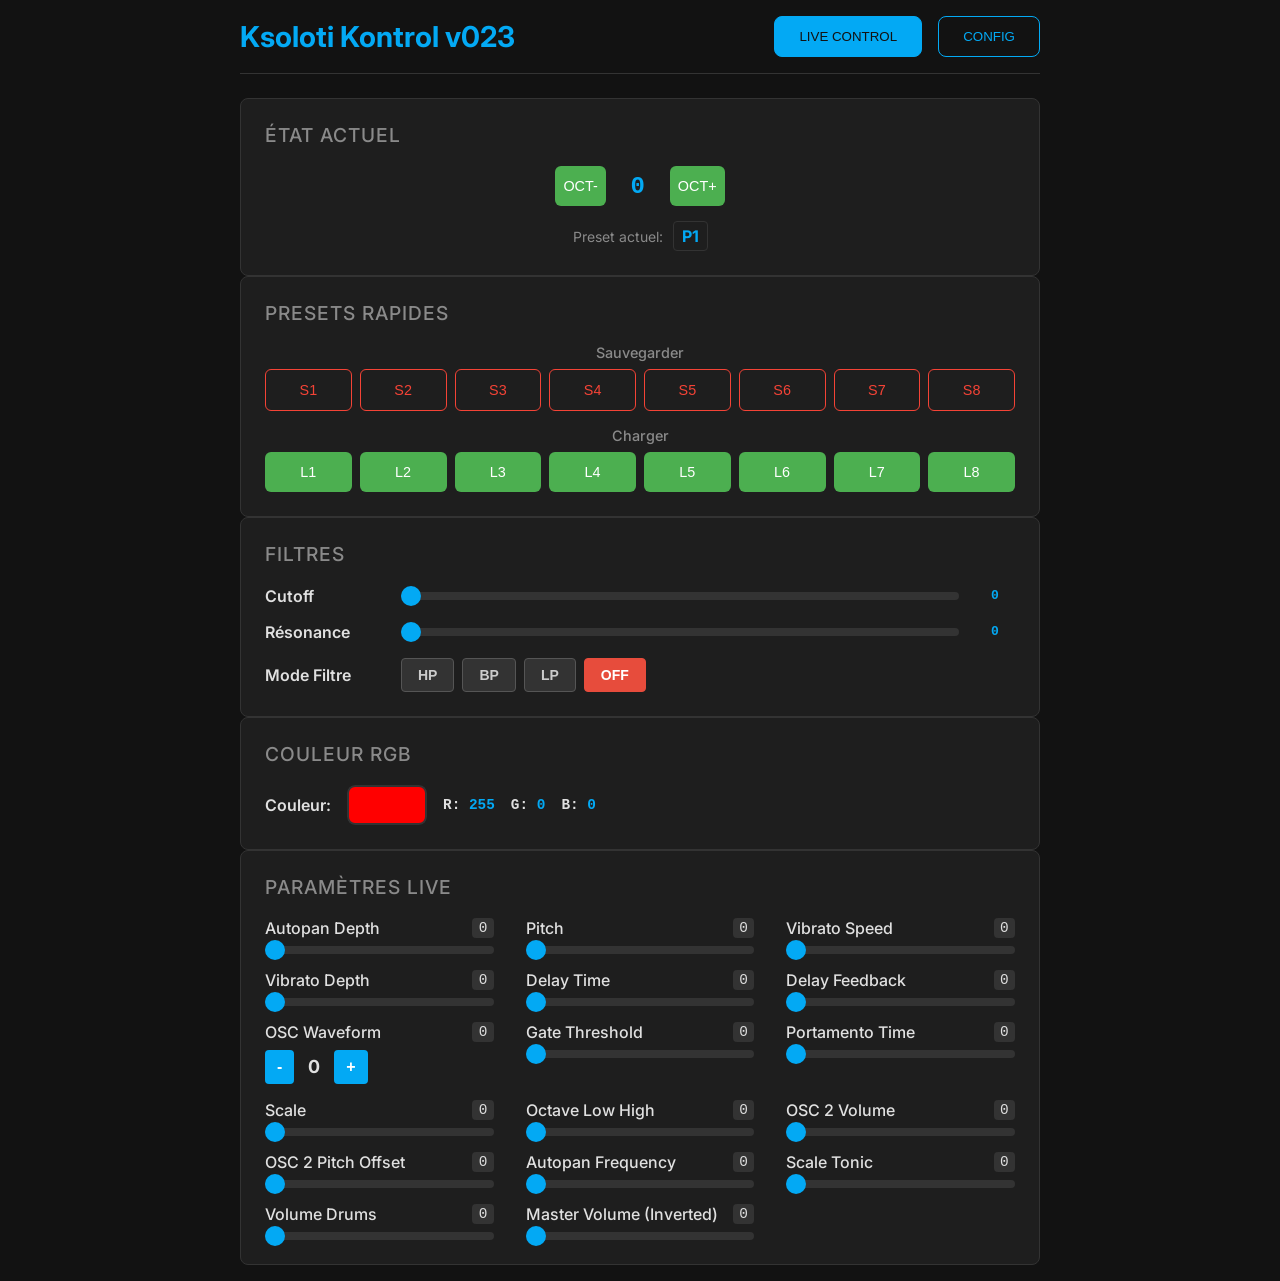
==== data/index.html @ d2e0c156 "version fonctionnelle avant aménagement du layout" ====
<!DOCTYPE html>
<html lang="fr">
<head>
    <meta charset="UTF-8">
    <meta name="viewport" content="width=device-width, initial-scale=1.0">
    <title>Ksoloti Kontrol v023</title>
    <link rel="stylesheet" href="style.css">
</head>
<body>
    <div class="main-container">
        <header>
            <div class="header-content">
                <h1>Ksoloti Kontrol v023</h1>
                <div class="view-toggle">
                    <button id="liveViewBtn" class="view-btn active">LIVE CONTROL</button>
                    <button id="configViewBtn" class="view-btn">CONFIG</button>
                </div>
            </div>
        </header>

        <!-- Vue LIVE CONTROL -->
        <div id="liveView" class="view active">
            <section id="octaves" class="card">
                <h2>État Actuel</h2>
                <div class="status-controls">
                    <div class="octave-controls">
                        <button id="octave-down" class="btn btn-load">OCT-</button>
                        <span id="octave-display" class="octave-value">0</span>
                        <button id="octave-up" class="btn btn-load">OCT+</button>
                    </div>
                    <div class="preset-status">
                        <label>Preset actuel:</label>
                        <span id="current-preset-display" class="preset-value">P1</span>
                    </div>
                </div>
            </section>
            
            <!-- Section Presets intégrée dans Live Control -->
            <section id="presets" class="card">
                <h2>Presets Rapides</h2>
                <div class="presets-grid">
                    <div class="preset-group">
                        <label>Sauvegarder</label>
                        <div id="savePresetsContainer" class="preset-buttons">
                            <!-- Généré dynamiquement par JavaScript -->
                        </div>
                    </div>
                    <div class="preset-group">
                        <label>Charger</label>
                        <div id="loadPresetsContainer" class="preset-buttons">
                            <!-- Généré dynamiquement par JavaScript -->
                        </div>
                    </div>
                </div>
            </section>
            
            <!-- Section Filtres -->
            <section id="filters" class="card">
                <h2>Filtres</h2>
                <div class="filter-controls">
                    <div class="filter-row">
                        <label for="filter-cutoff">Cutoff</label>
                        <input type="range" id="filter-cutoff" class="fader" min="0" max="255" value="0">
                        <span class="value-display" id="filter-cutoff-value">0</span>
                    </div>
                    <div class="filter-row">
                        <label for="filter-reso">Résonance</label>
                        <input type="range" id="filter-reso" class="fader" min="0" max="255" value="0">
                        <span class="value-display" id="filter-reso-value">0</span>
                    </div>
                    <div class="filter-row">
                        <label>Mode Filtre</label>
                        <div class="filter-mode-controls">
                            <button class="btn-filter-mode" id="filter-hp" onclick="setFilterMode('HP')">HP</button>
                            <button class="btn-filter-mode" id="filter-bp" onclick="setFilterMode('BP')">BP</button>
                            <button class="btn-filter-mode" id="filter-lp" onclick="setFilterMode('LP')">LP</button>
                            <button class="btn-filter-mode active" id="filter-off" onclick="setFilterMode('OFF')">OFF</button>
                        </div>
                    </div>
                </div>
            </section>
            
            <!-- Section RGB -->
            <section id="rgb" class="card">
                <h2>Couleur RGB</h2>
                <div class="rgb-controls">
                    <div class="color-picker-container">
                        <label for="color-picker">Couleur:</label>
                        <input type="color" id="color-picker" value="#ff0000">
                        <div class="rgb-values">
                            <span>R: <span id="rgb-red-value">255</span></span>
                            <span>G: <span id="rgb-green-value">0</span></span>
                            <span>B: <span id="rgb-blue-value">0</span></span>
                        </div>
                    </div>
                </div>
            </section>

            <section id="parameters" class="card">
                <h2>Paramètres Live</h2>
                <div class="params-grid" id="paramsGrid">
                    <!-- Généré dynamiquement par JavaScript -->
                </div>
            </section>
        </div>

        <!-- Vue CONFIG -->
        <div id="configView" class="view">
            <!-- Section Assignations -->
            <section id="assignments" class="card">
                <h2>Assignations Physiques</h2>
                <div class="assignments-grid" id="assignmentsGrid">
                    <!-- Généré dynamiquement par JavaScript -->
                </div>
            </section>
        </div>

        <!-- Zone de statut -->
        <div id="status" class="status"></div>
    </div>

    <script src="script.js"></script>
</body>
</html>
---- data/style.css ----
/* --- Import de la police & Variables de style --- */
@import url('https://fonts.googleapis.com/css2?family=Inter:wght@400;500;700&display=swap');

:root {
  --bg-color: #121212;
  --surface-color: #1e1e1e;
  --primary-color: #03A9F4; /* Bleu vif */
  --primary-color-hover: #4fc3f7;
  --text-color: #e0e0e0;
  --text-color-secondary: #8a8a8a;
  --border-color: #333333;
  --border-radius: 8px;
}

/* --- Styles de base & Reset --- */
* {
  box-sizing: border-box;
  margin: 0;
  padding: 0;
}

body {
  font-family: 'Inter', sans-serif;
  background-color: var(--bg-color);
  color: var(--text-color);
  padding: 1rem;
  display: flex;
  justify-content: center;
}

.main-container {
  width: 100%;
  max-width: 800px;
  display: flex;
  flex-direction: column;
  gap: 1.5rem; /* Espace entre les sections */
}

/* --- En-tête --- */
header {
  border-bottom: 1px solid var(--border-color);
  padding-bottom: 1rem;
}

.header-content {
  display: flex;
  justify-content: space-between;
  align-items: center;
  flex-wrap: wrap;
  gap: 1rem;
}

header h1 {
  font-size: 1.8rem;
  font-weight: 700;
  color: var(--primary-color);
  margin: 0;
}

/* Toggle des vues */
.view-toggle {
  display: flex;
  gap: 1rem;
  margin: 0;
}

.view-btn {
  padding: 0.75rem 1.5rem;
  border: 1px solid var(--primary-color);
  background: transparent;
  color: var(--primary-color);
  border-radius: var(--border-radius);
  cursor: pointer;
  font-weight: 500;
  transition: all 0.2s ease;
}

.view-btn:hover {
  background: var(--primary-color);
  color: var(--bg-color);
}

.view-btn.active {
  background: var(--primary-color);
  color: var(--bg-color);
}

/* --- Gestion des vues --- */
.view {
  display: none;
}

.view.active {
  display: block;
}

/* --- Sections génériques --- */
.card {
  background-color: var(--surface-color);
  border-radius: var(--border-radius);
  padding: 1.5rem;
  border: 1px solid var(--border-color);
}

.card h2 {
  font-size: 1.2rem;
  font-weight: 500;
  margin-bottom: 1.2rem;
  color: var(--text-color-secondary);
  text-transform: uppercase;
  letter-spacing: 1px;
}

/* --- Section Presets --- */
.presets-grid {
  display: grid;
  grid-template-columns: 1fr;
  gap: 1rem;
}

.presets-grid .preset-group {
  margin-bottom: 0;
}

.presets-grid label {
  display: block;
  font-size: 0.9rem;
  color: var(--text-color-secondary);
  margin-bottom: 0.5rem;
  text-align: center;
  font-weight: 500;
}

.preset-buttons {
  display: grid;
  grid-template-columns: repeat(8, 1fr);
  gap: 0.5rem;
}

/* Responsive pour les presets */
@media (max-width: 600px) {
  .preset-buttons {
    grid-template-columns: repeat(4, 1fr);
    gap: 0.3rem;
  }
  
  .header-content {
    flex-direction: column;
    text-align: center;
  }
}

/* --- Section Assignations --- */
.assignments-grid {
  display: grid;
  grid-template-columns: repeat(auto-fit, minmax(200px, 1fr));
  gap: 1rem;
}

/* --- Boutons --- */
.btn {
  padding: 0.75rem 0.5rem;
  border: none;
  border-radius: 6px;
  font-weight: 500;
  cursor: pointer;
  transition: all 0.2s ease-in-out;
  font-size: 0.9rem;
}

.btn-save {
  background-color: transparent;
  border: 1px solid #f44336;
  color: #f44336;
}

.btn-save:hover {
  background-color: #f44336;
  color: white;
}

.btn-load {
  background-color: #4CAF50;
  color: white;
}

.btn-load:hover {
  background-color: #45a049;
}

/* Boutons pour les contrôles spéciaux */
.waveform-controls {
  display: flex;
  align-items: center;
  gap: 10px;
}

.btn-waveform {
  background-color: var(--primary-color);
  color: white;
  border: none;
  border-radius: 4px;
  padding: 8px 12px;
  cursor: pointer;
  font-size: 16px;
  font-weight: bold;
  transition: background-color 0.2s;
}

.btn-waveform:hover {
  background-color: var(--primary-color-hover);
}

.waveform-display {
  font-size: 18px;
  font-weight: bold;
  color: var(--text-color);
  min-width: 20px;
  text-align: center;
}

.filter-mode-controls {
  display: flex;
  gap: 8px;
  align-items: center;
  flex-wrap: wrap;
}

.btn-filter-mode {
  background-color: #333;
  color: #ccc;
  border: 1px solid #555;
  border-radius: 4px;
  padding: 8px 16px;
  cursor: pointer;
  font-size: 14px;
  font-weight: bold;
  transition: all 0.2s;
  min-width: 50px;
}

.btn-filter-mode:hover {
  background-color: #444;
  border-color: #666;
}

.btn-filter-mode.active {
  background-color: var(--primary-color);
  color: white;
  border-color: var(--primary-color);
}

/* Style spécial pour le bouton OFF */
.btn-filter-mode#filter-off.active {
  background-color: #e74c3c;
  border-color: #e74c3c;
}

.btn-toggle {
  background-color: #666;
  color: white;
  border: none;
  border-radius: 4px;
  padding: 8px 16px;
  cursor: pointer;
  font-size: 14px;
  font-weight: bold;
  transition: background-color 0.2s;
  min-width: 50px;
}

.btn-toggle:hover {
  background-color: #777;
}

/* --- Assignations --- */
.assignment-control {
  display: flex;
  flex-direction: column;
}

.assignment-control label {
  margin-bottom: 0.5rem;
  font-weight: 500;
}

.custom-select {
  appearance: none;
  background-color: #333;
  border: 1px solid var(--border-color);
  padding: 0.75rem;
  border-radius: 6px;
  color: var(--text-color);
  cursor: pointer;
  width: 100%;
}

/* --- Section Paramètres --- */
.params-grid {
  display: grid;
  grid-template-columns: 1fr; /* 1 colonne par défaut pour mobile */
  gap: 1.5rem;
}

.param-control {
  display: flex;
  flex-direction: column;
}

.param-label-wrapper {
  display: flex;
  justify-content: space-between;
  margin-bottom: 0.5rem;
}

.param-label-wrapper .param-name {
  font-weight: 500;
}

.param-label-wrapper .param-value {
  font-family: monospace;
  background-color: #333;
  padding: 0.1rem 0.4rem;
  border-radius: 4px;
  font-size: 0.9rem;
}

.slider {
  -webkit-appearance: none;
  appearance: none;
  width: 100%;
  height: 8px;
  background: #333;
  outline: none;
  border-radius: 4px;
  cursor: pointer;
}

.slider::-webkit-slider-thumb {
  -webkit-appearance: none;
  appearance: none;
  width: 20px;
  height: 20px;
  background: var(--primary-color);
  border-radius: 50%;
  transition: background-color 0.2s;
}

.slider::-moz-range-thumb {
  width: 20px;
  height: 20px;
  background: var(--primary-color);
  border-radius: 50%;
  border: none;
  transition: background-color 0.2s;
}

.slider:hover::-webkit-slider-thumb {
  background: var(--primary-color-hover);
}

.slider:hover::-moz-range-thumb {
  background: var(--primary-color-hover);
}

/* --- Zone de statut --- */
.status {
  position: fixed;
  top: 2rem;
  right: 2rem;
  padding: 1rem 1.5rem;
  border-radius: 0.5rem;
  font-weight: 600;
  opacity: 0;
  transform: translateX(100%);
  transition: all 0.3s ease;
  z-index: 1000;
  max-width: 300px;
}

.status.show {
  opacity: 1;
  transform: translateX(0);
}

.status.success {
  background: var(--primary-color);
  color: var(--bg-color);
}

.status.error {
  background: #f44336;
  color: white;
}

/* --- Media Queries pour la responsivité --- */
/* Pour tablettes et petits écrans */
@media (min-width: 600px) {
  .params-grid {
    grid-template-columns: repeat(2, 1fr); /* 2 colonnes */
    gap: 1rem 2rem;
  }
}

/* Pour grands écrans */
@media (min-width: 800px) {
  .params-grid {
    grid-template-columns: repeat(3, 1fr); /* 3 colonnes */
  }
}

/* Section Octaves */
.status-controls {
  display: flex;
  flex-direction: column;
  gap: 15px;
}

.octave-controls {
  display: flex;
  align-items: center;
  justify-content: center;
  gap: 1rem;
}

.preset-status {
  display: flex;
  align-items: center;
  gap: 10px;
  justify-content: center;
}

.preset-status label {
  color: var(--text-color-secondary);
  font-size: 14px;
}

.preset-value {
  color: var(--primary-color);
  font-weight: bold;
  font-size: 16px;
  padding: 4px 8px;
  background: var(--surface-color);
  border-radius: 4px;
  border: 1px solid var(--border-color);
}

.octave-value {
  font-family: monospace;
  font-size: 1.5rem;
  font-weight: bold;
  color: var(--primary-color);
  min-width: 2rem;
  text-align: center;
}

/* --- Contrôles Filtres --- */
.filter-controls {
  display: flex;
  flex-direction: column;
  gap: 1rem;
}

.filter-row {
  display: flex;
  align-items: center;
  gap: 1rem;
}

.filter-row label {
  min-width: 120px;
  font-weight: 600;
  color: var(--text-color);
}

.filter-row .fader {
  flex: 1;
  -webkit-appearance: none;
  appearance: none;
  height: 8px;
  background: #333;
  outline: none;
  border-radius: 4px;
  cursor: pointer;
}

.filter-row .fader::-webkit-slider-thumb {
  -webkit-appearance: none;
  appearance: none;
  width: 20px;
  height: 20px;
  background: var(--primary-color);
  border-radius: 50%;
  transition: background-color 0.2s;
}

.filter-row .fader::-moz-range-thumb {
  width: 20px;
  height: 20px;
  background: var(--primary-color);
  border-radius: 50%;
  border: none;
  transition: background-color 0.2s;
}

.filter-row .value-display {
  min-width: 40px;
  text-align: center;
  font-weight: 600;
  color: var(--primary-color);
  font-family: monospace;
}

/* --- Contrôles RGB --- */
.rgb-controls {
  display: flex;
  flex-direction: column;
  gap: 1rem;
}

.color-picker-container {
  display: flex;
  align-items: center;
  gap: 1rem;
  flex-wrap: wrap;
}

.color-picker-container label {
  font-weight: 600;
  color: var(--text-color);
}

#color-picker {
  width: 80px;
  height: 40px;
  border: none;
  border-radius: var(--border-radius);
  cursor: pointer;
  background: none;
}

#color-picker::-webkit-color-swatch-wrapper {
  padding: 0;
}

#color-picker::-webkit-color-swatch {
  border: 2px solid var(--border-color);
  border-radius: var(--border-radius);
}

.rgb-values {
  display: flex;
  gap: 1rem;
  font-family: 'Courier New', monospace;
  font-size: 0.9rem;
}

.rgb-values span {
  color: var(--text-color);
  font-weight: 600;
}

.rgb-values span span {
  color: var(--primary-color);
}

/* Couleurs d'assignation pour les sliders */
.slider.assigned-ir1, .fader.assigned-ir1 {
  background: linear-gradient(to right, #ff69b4, #ff1493); /* Rose */
}

.slider.assigned-ir2, .fader.assigned-ir2 {
  background: linear-gradient(to right, #ffffff, #e0e0e0); /* Blanc */
}

.slider.assigned-fader2, .fader.assigned-fader2 {
  background: linear-gradient(to right, #ffff00, #ffd700); /* Jaune */
}

.slider.assigned-fader3, .fader.assigned-fader3 {
  background: linear-gradient(to right, #00ff00, #32cd32); /* Vert */
}

/* Étiquettes des paramètres assignés */
.param-control.assigned-ir1 .param-name, .filter-row.assigned-ir1 label {
  color: #ff69b4;
  font-weight: bold;
}

.param-control.assigned-ir2 .param-name, .filter-row.assigned-ir2 label {
  color: #ffffff;
  font-weight: bold;
  text-shadow: 1px 1px 2px #000000; /* Ombre pour contraste sur fond sombre */
}

.param-control.assigned-fader2 .param-name, .filter-row.assigned-fader2 label {
  color: #ffff00;
  font-weight: bold;
}

.param-control.assigned-fader3 .param-name, .filter-row.assigned-fader3 label {
  color: #00ff00;
  font-weight: bold;
}
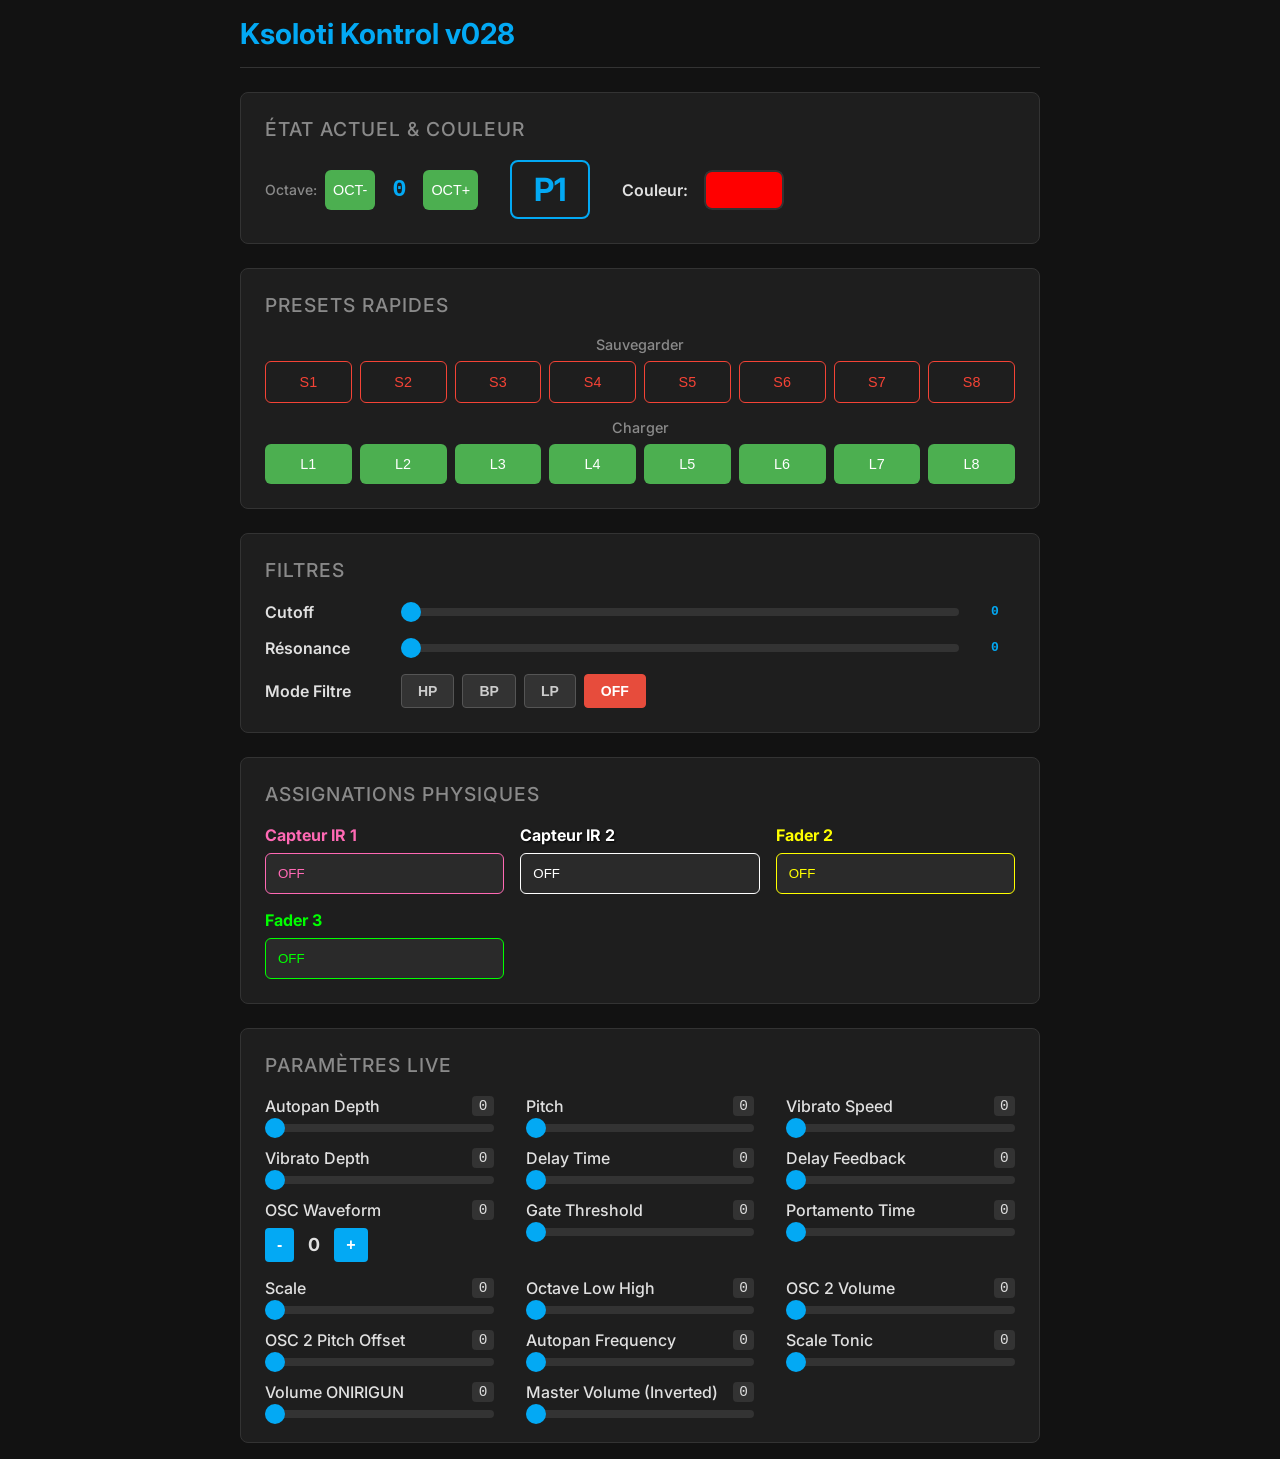
==== commit 08a8692b: "Mise à jour de la version à 028 dans index.html, refonte de l'interface pour une gestion unifiée des" ====
--- a/data/index.html
+++ b/data/index.html
@@ -3,34 +3,39 @@
 <head>
     <meta charset="UTF-8">
     <meta name="viewport" content="width=device-width, initial-scale=1.0">
-    <title>Ksoloti Kontrol v023</title>
+    <title>Ksoloti Kontrol v028</title>
     <link rel="stylesheet" href="style.css">
 </head>
 <body>
     <div class="main-container">
         <header>
             <div class="header-content">
-                <h1>Ksoloti Kontrol v023</h1>
-                <div class="view-toggle">
-                    <button id="liveViewBtn" class="view-btn active">LIVE CONTROL</button>
-                    <button id="configViewBtn" class="view-btn">CONFIG</button>
-                </div>
+                <h1>Ksoloti Kontrol v028</h1>
             </div>
         </header>
 
-        <!-- Vue LIVE CONTROL -->
-        <div id="liveView" class="view active">
-            <section id="octaves" class="card">
-                <h2>État Actuel</h2>
-                <div class="status-controls">
+        <!-- Interface unifiée -->
+        <div class="main-content">
+            <section id="control-status" class="card">
+                <h2>État Actuel & Couleur</h2>
+                <div class="control-status-grid">
                     <div class="octave-controls">
+                        <label>Octave:</label>
                         <button id="octave-down" class="btn btn-load">OCT-</button>
                         <span id="octave-display" class="octave-value">0</span>
                         <button id="octave-up" class="btn btn-load">OCT+</button>
                     </div>
                     <div class="preset-status">
-                        <label>Preset actuel:</label>
                         <span id="current-preset-display" class="preset-value">P1</span>
+                    </div>
+                    <div class="color-picker-container">
+                        <label for="color-picker">Couleur:</label>
+                        <input type="color" id="color-picker" value="#ff0000">
+                        <div class="rgb-values" style="display: none;">
+                            <span>R: <span id="rgb-red-value">255</span></span>
+                            <span>G: <span id="rgb-green-value">0</span></span>
+                            <span>B: <span id="rgb-blue-value">0</span></span>
+                        </div>
                     </div>
                 </div>
             </section>
@@ -80,36 +85,17 @@
                 </div>
             </section>
             
-            <!-- Section RGB -->
-            <section id="rgb" class="card">
-                <h2>Couleur RGB</h2>
-                <div class="rgb-controls">
-                    <div class="color-picker-container">
-                        <label for="color-picker">Couleur:</label>
-                        <input type="color" id="color-picker" value="#ff0000">
-                        <div class="rgb-values">
-                            <span>R: <span id="rgb-red-value">255</span></span>
-                            <span>G: <span id="rgb-green-value">0</span></span>
-                            <span>B: <span id="rgb-blue-value">0</span></span>
-                        </div>
-                    </div>
+            <!-- Section Assignations intégrée -->
+            <section id="assignments" class="card">
+                <h2>Assignations Physiques</h2>
+                <div class="assignments-grid" id="assignmentsGrid">
+                    <!-- Généré dynamiquement par JavaScript -->
                 </div>
             </section>
 
             <section id="parameters" class="card">
                 <h2>Paramètres Live</h2>
                 <div class="params-grid" id="paramsGrid">
-                    <!-- Généré dynamiquement par JavaScript -->
-                </div>
-            </section>
-        </div>
-
-        <!-- Vue CONFIG -->
-        <div id="configView" class="view">
-            <!-- Section Assignations -->
-            <section id="assignments" class="card">
-                <h2>Assignations Physiques</h2>
-                <div class="assignments-grid" id="assignmentsGrid">
                     <!-- Généré dynamiquement par JavaScript -->
                 </div>
             </section>
--- a/data/style.css
+++ b/data/style.css
@@ -57,41 +57,26 @@
   margin: 0;
 }
 
-/* Toggle des vues */
-.view-toggle {
-  display: flex;
-  gap: 1rem;
-  margin: 0;
-}
-
-.view-btn {
-  padding: 0.75rem 1.5rem;
-  border: 1px solid var(--primary-color);
-  background: transparent;
-  color: var(--primary-color);
-  border-radius: var(--border-radius);
-  cursor: pointer;
-  font-weight: 500;
-  transition: all 0.2s ease;
-}
-
-.view-btn:hover {
-  background: var(--primary-color);
-  color: var(--bg-color);
-}
-
-.view-btn.active {
-  background: var(--primary-color);
-  color: var(--bg-color);
-}
-
-/* --- Gestion des vues --- */
-.view {
-  display: none;
-}
-
-.view.active {
-  display: block;
+/* --- Layout unifié --- */
+.main-content {
+  display: flex;
+  flex-direction: column;
+  gap: 1.5rem;
+}
+
+/* Section État & Couleur unifiée */
+.control-status-grid {
+  display: grid;
+  grid-template-columns: 1fr;
+  gap: 1.5rem;
+  align-items: center;
+}
+
+@media (min-width: 600px) {
+  .control-status-grid {
+    grid-template-columns: auto auto 1fr;
+    gap: 2rem;
+  }
 }
 
 /* --- Sections génériques --- */
@@ -419,15 +404,19 @@
 .octave-controls {
   display: flex;
   align-items: center;
-  justify-content: center;
-  gap: 1rem;
+  gap: 0.5rem;
+}
+
+.octave-controls label {
+  color: var(--text-color-secondary);
+  font-size: 14px;
+  font-weight: 500;
 }
 
 .preset-status {
   display: flex;
   align-items: center;
   gap: 10px;
-  justify-content: center;
 }
 
 .preset-status label {
@@ -438,11 +427,13 @@
 .preset-value {
   color: var(--primary-color);
   font-weight: bold;
-  font-size: 16px;
-  padding: 4px 8px;
+  font-size: 32px;
+  padding: 8px 16px;
   background: var(--surface-color);
-  border-radius: 4px;
-  border: 1px solid var(--border-color);
+  border-radius: 8px;
+  border: 2px solid var(--primary-color);
+  text-align: center;
+  min-width: 80px;
 }
 
 .octave-value {
@@ -601,4 +592,71 @@
 .param-control.assigned-fader3 .param-name, .filter-row.assigned-fader3 label {
   color: #00ff00;
   font-weight: bold;
+}
+
+/* Couleurs pour les menus déroulants d'assignation */
+.assignment-control:nth-child(1) .custom-select {
+  border-color: #ff69b4;
+  background-color: #2a2a2a;
+  color: #ff69b4;
+}
+
+.assignment-control:nth-child(1) .custom-select option {
+  background-color: #2a2a2a;
+  color: #ff69b4;
+}
+
+.assignment-control:nth-child(2) .custom-select {
+  border-color: #ffffff;
+  background-color: #2a2a2a;
+  color: #ffffff;
+}
+
+.assignment-control:nth-child(2) .custom-select option {
+  background-color: #2a2a2a;
+  color: #ffffff;
+}
+
+.assignment-control:nth-child(3) .custom-select {
+  border-color: #ffff00;
+  background-color: #2a2a2a;
+  color: #ffff00;
+}
+
+.assignment-control:nth-child(3) .custom-select option {
+  background-color: #2a2a2a;
+  color: #ffff00;
+}
+
+.assignment-control:nth-child(4) .custom-select {
+  border-color: #00ff00;
+  background-color: #2a2a2a;
+  color: #00ff00;
+}
+
+.assignment-control:nth-child(4) .custom-select option {
+  background-color: #2a2a2a;
+  color: #00ff00;
+}
+
+/* Labels des assignations avec couleurs */
+.assignment-control:nth-child(1) label {
+  color: #ff69b4;
+  font-weight: bold;
+}
+
+.assignment-control:nth-child(2) label {
+  color: #ffffff;
+  font-weight: bold;
+  text-shadow: 1px 1px 2px #000000;
+}
+
+.assignment-control:nth-child(3) label {
+  color: #ffff00;
+  font-weight: bold;
+}
+
+.assignment-control:nth-child(4) label {
+  color: #00ff00;
+  font-weight: bold;
 }
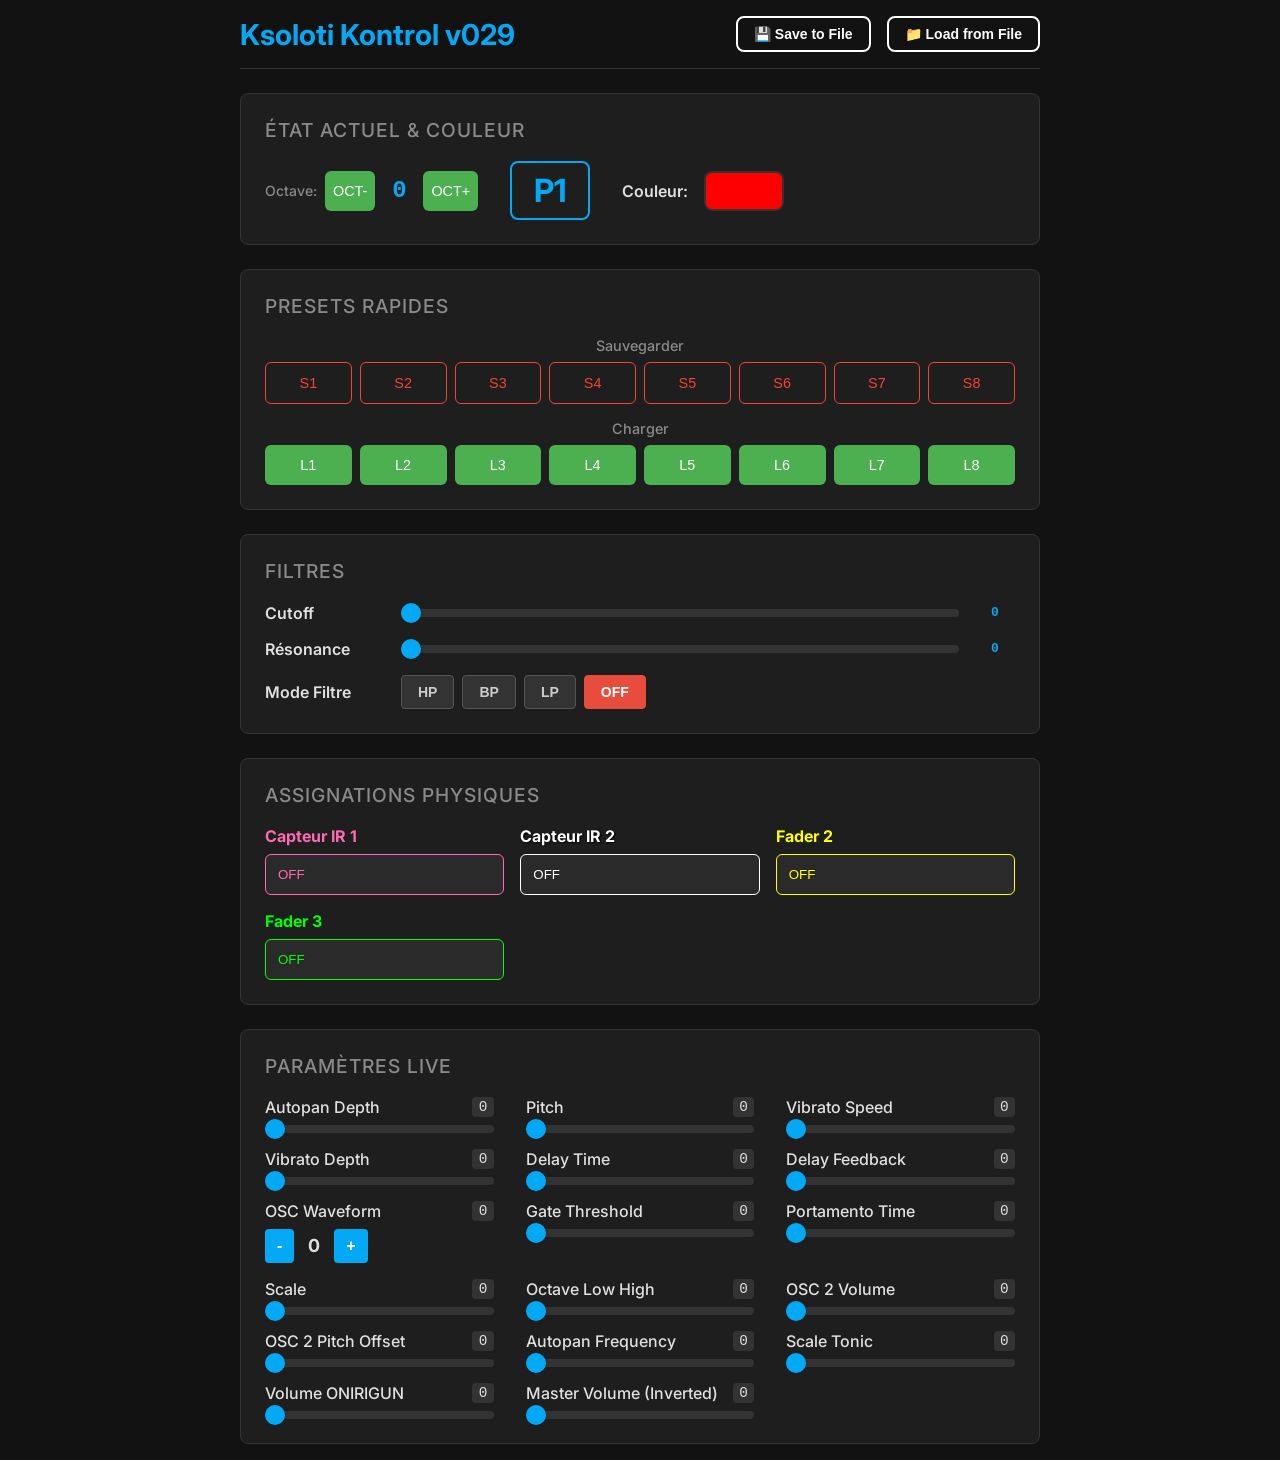
==== commit e6fbb42e: "cette version fonctionne parfaitement 26082025" ====
--- a/data/index.html
+++ b/data/index.html
@@ -3,14 +3,19 @@
 <head>
     <meta charset="UTF-8">
     <meta name="viewport" content="width=device-width, initial-scale=1.0">
-    <title>Ksoloti Kontrol v028</title>
+    <title>Ksoloti Kontrol v029</title>
     <link rel="stylesheet" href="style.css">
 </head>
 <body>
     <div class="main-container">
         <header>
             <div class="header-content">
-                <h1>Ksoloti Kontrol v028</h1>
+                <h1>Ksoloti Kontrol v029</h1>
+                <div class="backup-controls">
+                    <button id="export-presets" class="backup-btn export-btn">💾 Save to File</button>
+                    <button id="import-presets" class="backup-btn import-btn">📁 Load from File</button>
+                    <input type="file" id="import-file" accept=".json" style="display: none;">
+                </div>
             </div>
         </header>
 
--- a/data/style.css
+++ b/data/style.css
@@ -55,6 +55,68 @@
   font-weight: 700;
   color: var(--primary-color);
   margin: 0;
+}
+
+/* --- Contrôles de sauvegarde --- */
+.header-content {
+  display: flex;
+  justify-content: space-between;
+  align-items: center;
+  width: 100%;
+}
+
+.backup-controls {
+  display: flex;
+  gap: 1rem;
+  align-items: center;
+}
+
+.backup-btn {
+  padding: 8px 16px;
+  border: 2px solid;
+  border-radius: var(--border-radius);
+  font-weight: bold;
+  cursor: pointer;
+  transition: var(--transition);
+  font-size: 14px;
+}
+
+.export-btn {
+  background: var(--success-color);
+  color: white;
+  border-color: var(--success-color);
+}
+
+.export-btn:hover {
+  background: #45a049;
+  transform: translateY(-2px);
+}
+
+.import-btn {
+  background: var(--secondary-color);
+  color: white;
+  border-color: var(--secondary-color);
+}
+
+.import-btn:hover {
+  background: #e55a00;
+  transform: translateY(-2px);
+}
+
+@media (max-width: 768px) {
+  .header-content {
+    flex-direction: column;
+    gap: 1rem;
+  }
+  
+  .backup-controls {
+    order: -1;
+  }
+  
+  .backup-btn {
+    font-size: 12px;
+    padding: 6px 12px;
+  }
 }
 
 /* --- Layout unifié --- */
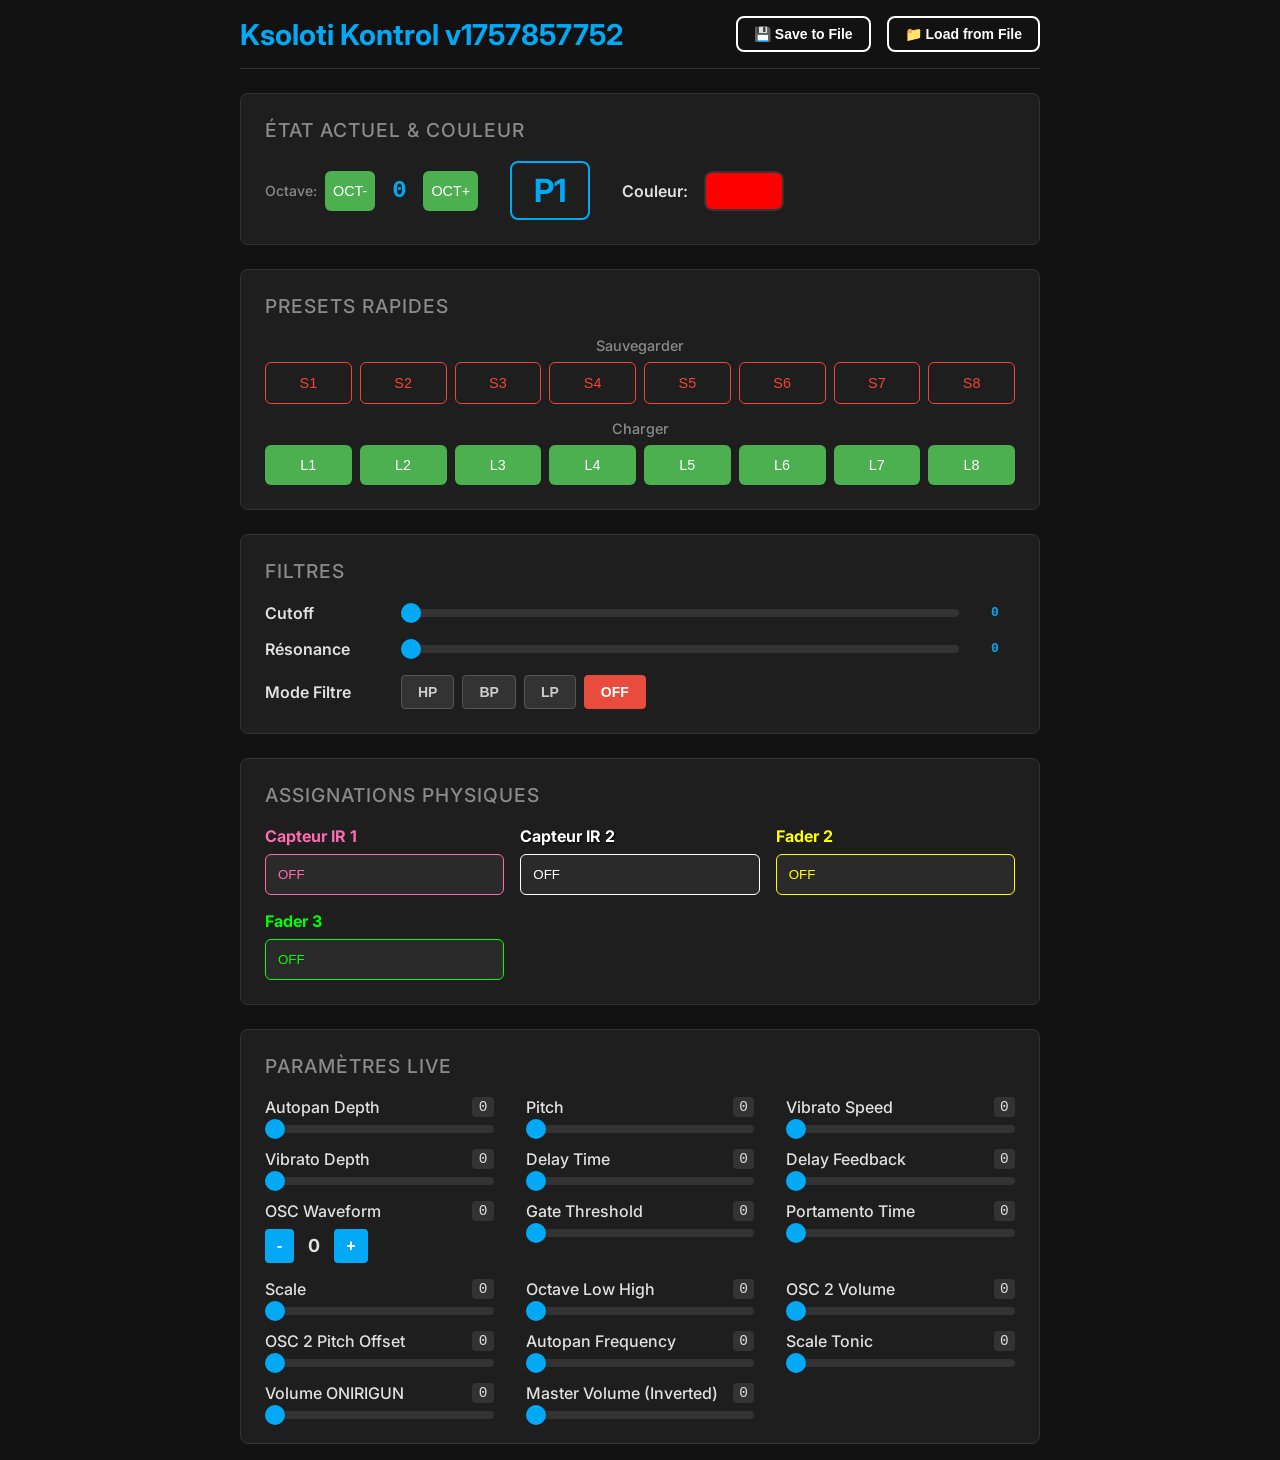
==== commit fce800d0: "sauvegarde avant nouvelle version" ====
--- a/data/index.html
+++ b/data/index.html
@@ -3,14 +3,14 @@
 <head>
     <meta charset="UTF-8">
     <meta name="viewport" content="width=device-width, initial-scale=1.0">
-    <title>Ksoloti Kontrol v029</title>
+    <title>Ksoloti Kontrol v1757857752</title>
     <link rel="stylesheet" href="style.css">
 </head>
 <body>
     <div class="main-container">
         <header>
             <div class="header-content">
-                <h1>Ksoloti Kontrol v029</h1>
+                <h1>Ksoloti Kontrol v1757857752</h1>
                 <div class="backup-controls">
                     <button id="export-presets" class="backup-btn export-btn">💾 Save to File</button>
                     <button id="import-presets" class="backup-btn import-btn">📁 Load from File</button>
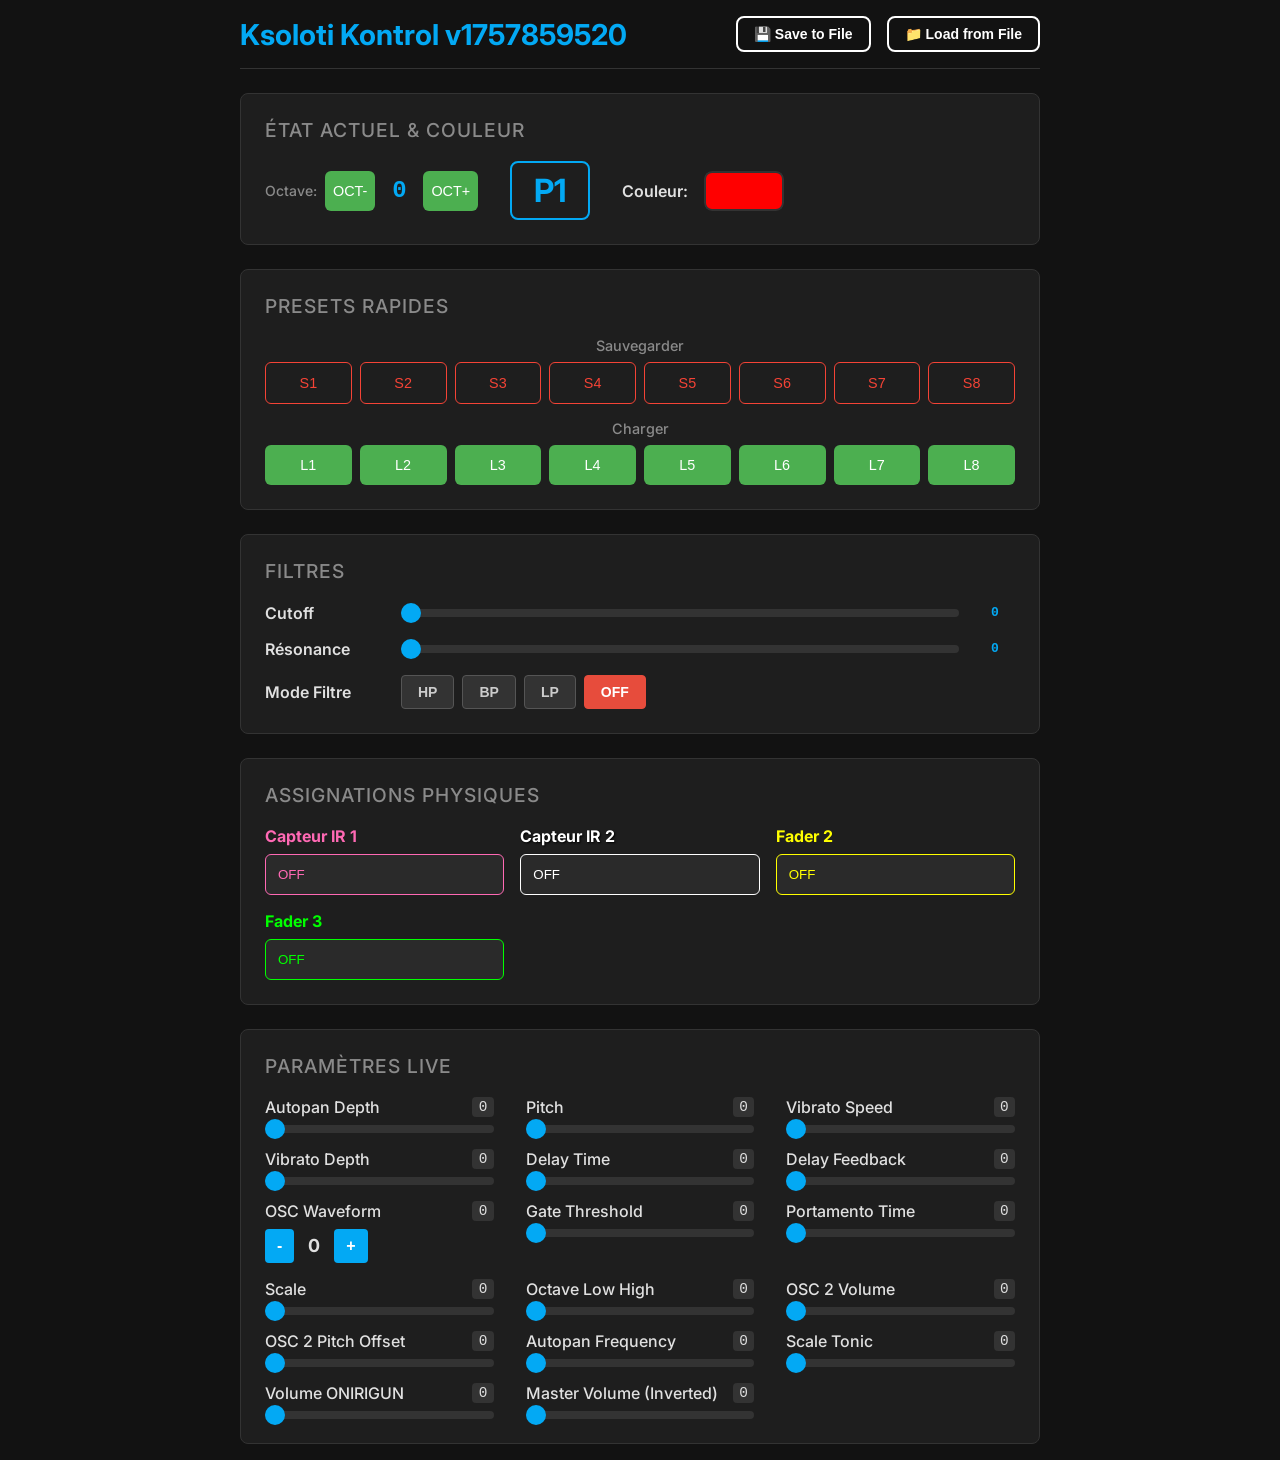
==== commit 7479ea3f: "Mise à jour de la version à 1757859520 dans index.html, script.js et main.cpp. Ajout de la gestion a" ====
--- a/data/index.html
+++ b/data/index.html
@@ -3,14 +3,14 @@
 <head>
     <meta charset="UTF-8">
     <meta name="viewport" content="width=device-width, initial-scale=1.0">
-    <title>Ksoloti Kontrol v1757857752</title>
+    <title>Ksoloti Kontrol v1757859520</title>
     <link rel="stylesheet" href="style.css">
 </head>
 <body>
     <div class="main-container">
         <header>
             <div class="header-content">
-                <h1>Ksoloti Kontrol v1757857752</h1>
+                <h1>Ksoloti Kontrol v1757859520</h1>
                 <div class="backup-controls">
                     <button id="export-presets" class="backup-btn export-btn">💾 Save to File</button>
                     <button id="import-presets" class="backup-btn import-btn">📁 Load from File</button>
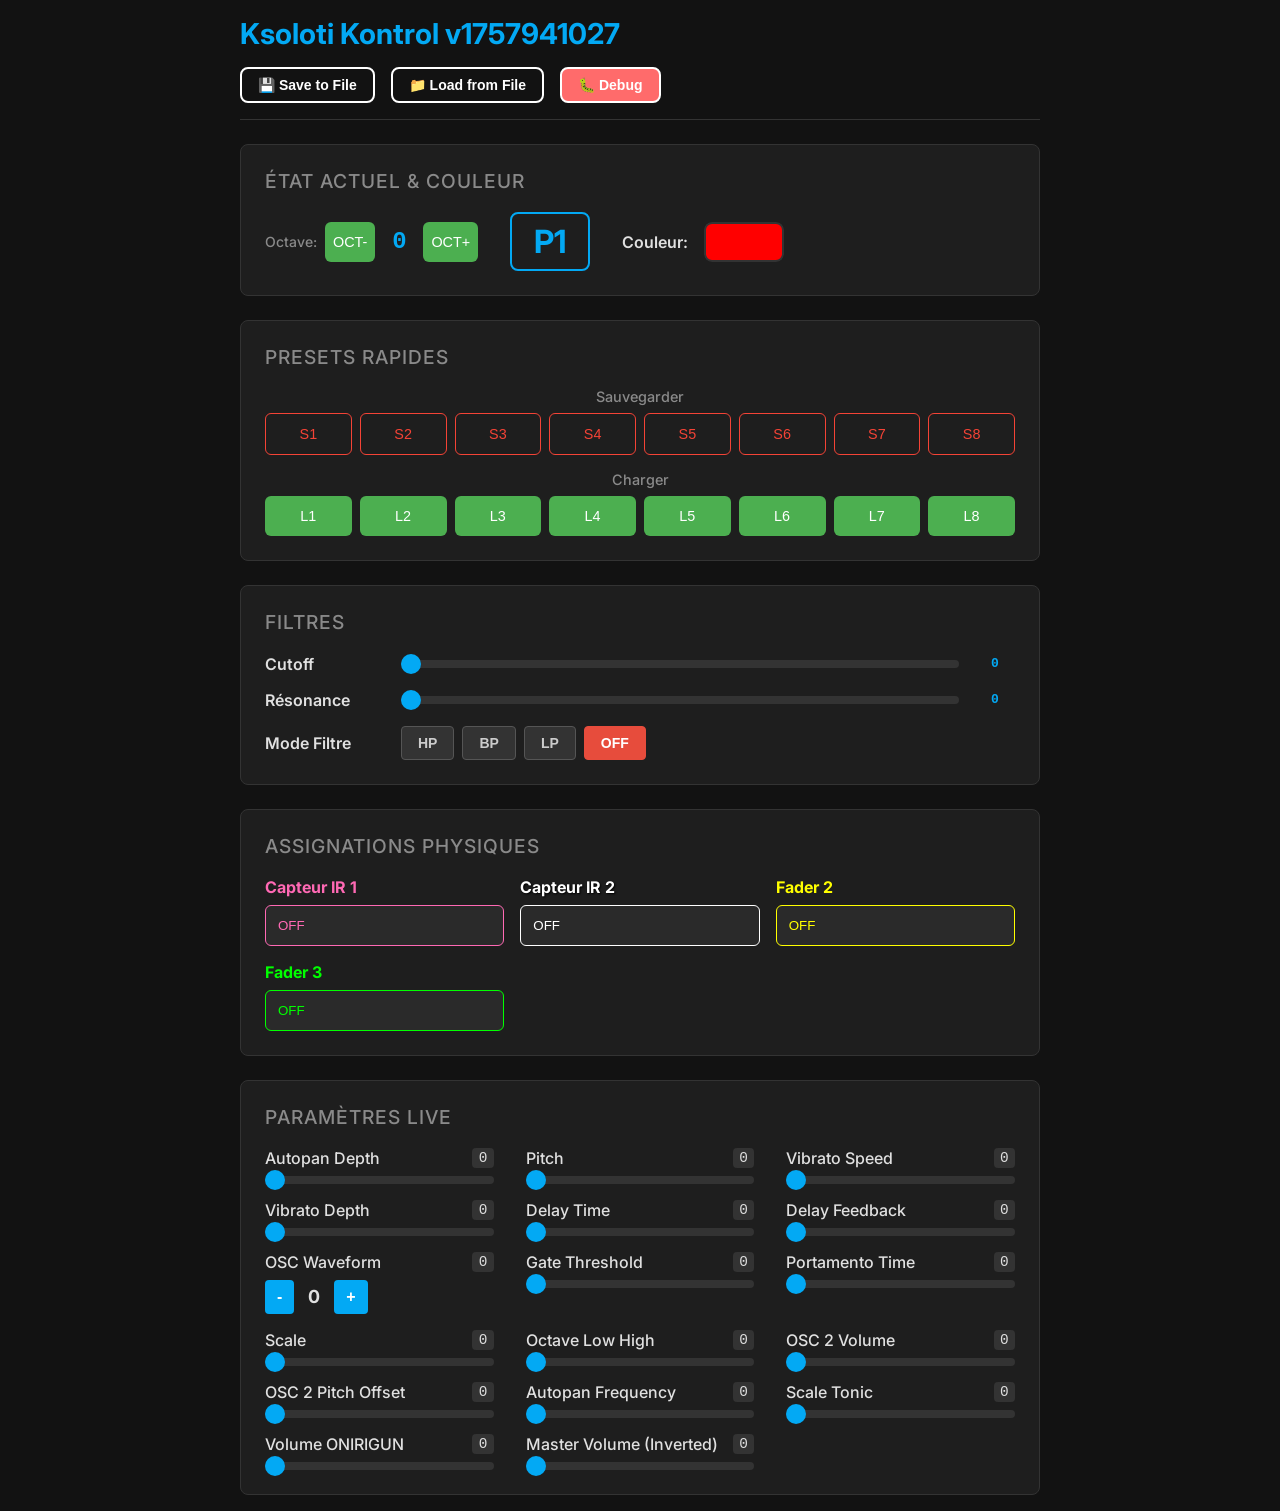
==== commit f35581b8: "Mise à jour de la version à 1757941027 dans index.html, script.js et main.cpp. Ajout d'un panneau de" ====
--- a/data/index.html
+++ b/data/index.html
@@ -3,21 +3,34 @@
 <head>
     <meta charset="UTF-8">
     <meta name="viewport" content="width=device-width, initial-scale=1.0">
-    <title>Ksoloti Kontrol v1757859520</title>
+    <title>Ksoloti Kontrol v1757941027</title>
     <link rel="stylesheet" href="style.css">
 </head>
 <body>
     <div class="main-container">
         <header>
             <div class="header-content">
-                <h1>Ksoloti Kontrol v1757859520</h1>
+                <h1>Ksoloti Kontrol v1757941027</h1>
                 <div class="backup-controls">
                     <button id="export-presets" class="backup-btn export-btn">💾 Save to File</button>
                     <button id="import-presets" class="backup-btn import-btn">📁 Load from File</button>
+                    <button id="debug-toggle" class="backup-btn debug-btn">🐛 Debug</button>
                     <input type="file" id="import-file" accept=".json" style="display: none;">
                 </div>
             </div>
         </header>
+
+        <!-- Zone de debug (masquée par défaut) -->
+        <div id="debug-panel" class="debug-panel" style="display: none;">
+            <div class="debug-header">
+                <h3>🐛 Messages de Debug</h3>
+                <button id="debug-clear" class="btn btn-small">Effacer</button>
+                <button id="debug-refresh" class="btn btn-small">Actualiser</button>
+            </div>
+            <div id="debug-messages" class="debug-messages">
+                <p>Chargement des messages de debug...</p>
+            </div>
+        </div>
 
         <!-- Interface unifiée -->
         <div class="main-content">
--- a/data/style.css
+++ b/data/style.css
@@ -721,4 +721,58 @@
 .assignment-control:nth-child(4) label {
   color: #00ff00;
   font-weight: bold;
+}
+
+/* === ZONE DE DEBUG === */
+.debug-panel {
+  background: #1a1a1a;
+  border: 2px solid #444;
+  border-radius: 8px;
+  margin: 10px;
+  padding: 15px;
+  font-family: 'Courier New', monospace;
+}
+
+.debug-header {
+  display: flex;
+  justify-content: space-between;
+  align-items: center;
+  margin-bottom: 10px;
+  padding-bottom: 10px;
+  border-bottom: 1px solid #444;
+}
+
+.debug-header h3 {
+  margin: 0;
+  color: #ff6b6b;
+  font-size: 16px;
+}
+
+.debug-messages {
+  background: #000;
+  border: 1px solid #333;
+  border-radius: 4px;
+  padding: 10px;
+  max-height: 300px;
+  overflow-y: auto;
+  font-size: 12px;
+  line-height: 1.4;
+  color: #00ff00;
+  white-space: pre-wrap;
+  word-wrap: break-word;
+}
+
+.debug-btn {
+  background: #ff6b6b !important;
+  color: white !important;
+}
+
+.debug-btn:hover {
+  background: #ff5252 !important;
+}
+
+.btn-small {
+  padding: 5px 10px;
+  font-size: 12px;
+  margin-left: 5px;
 }
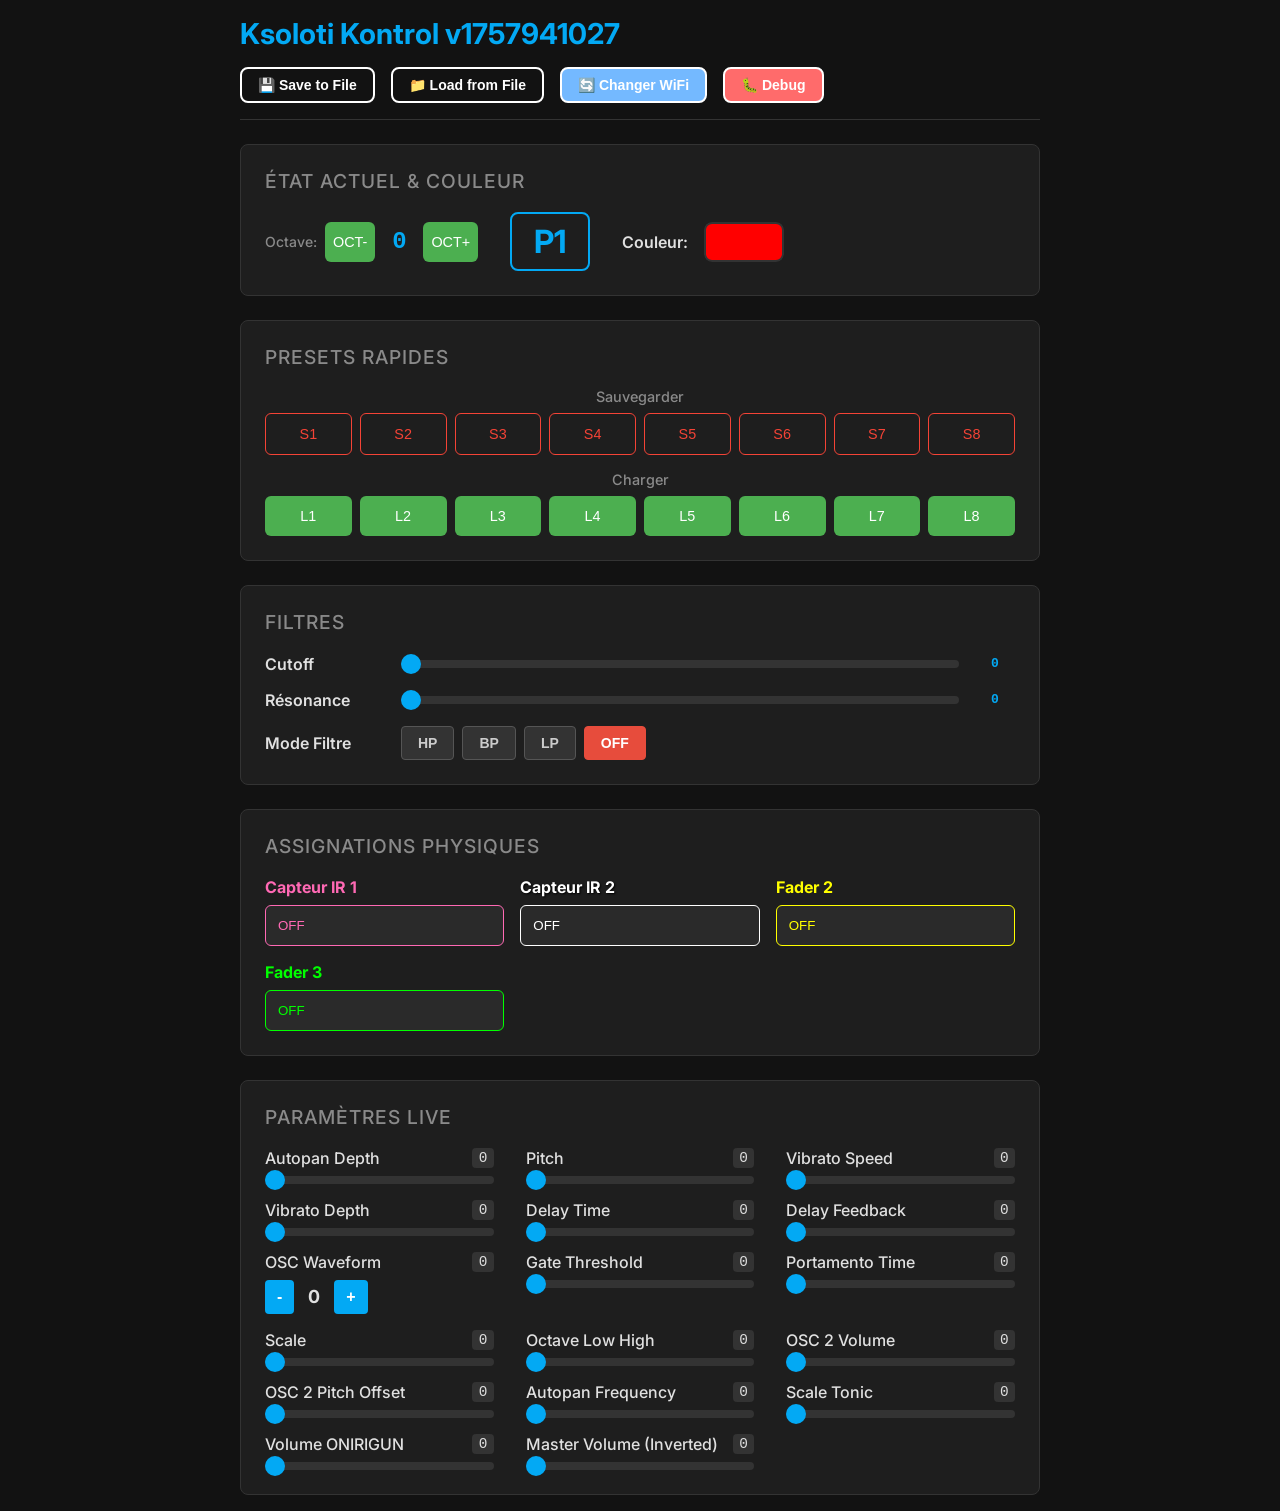
==== commit f84d84ae: "Ajout d'un bouton "Changer WiFi" dans l'interface et implémentation de la fonctionnalité associée. M" ====
--- a/data/index.html
+++ b/data/index.html
@@ -14,6 +14,7 @@
                 <div class="backup-controls">
                     <button id="export-presets" class="backup-btn export-btn">💾 Save to File</button>
                     <button id="import-presets" class="backup-btn import-btn">📁 Load from File</button>
+                    <button id="change-wifi" class="backup-btn wifi-btn">🔄 Changer WiFi</button>
                     <button id="debug-toggle" class="backup-btn debug-btn">🐛 Debug</button>
                     <input type="file" id="import-file" accept=".json" style="display: none;">
                 </div>
--- a/data/style.css
+++ b/data/style.css
@@ -762,6 +762,15 @@
   word-wrap: break-word;
 }
 
+.wifi-btn {
+  background: #74b9ff !important;
+  color: white !important;
+}
+
+.wifi-btn:hover {
+  background: #0984e3 !important;
+}
+
 .debug-btn {
   background: #ff6b6b !important;
   color: white !important;
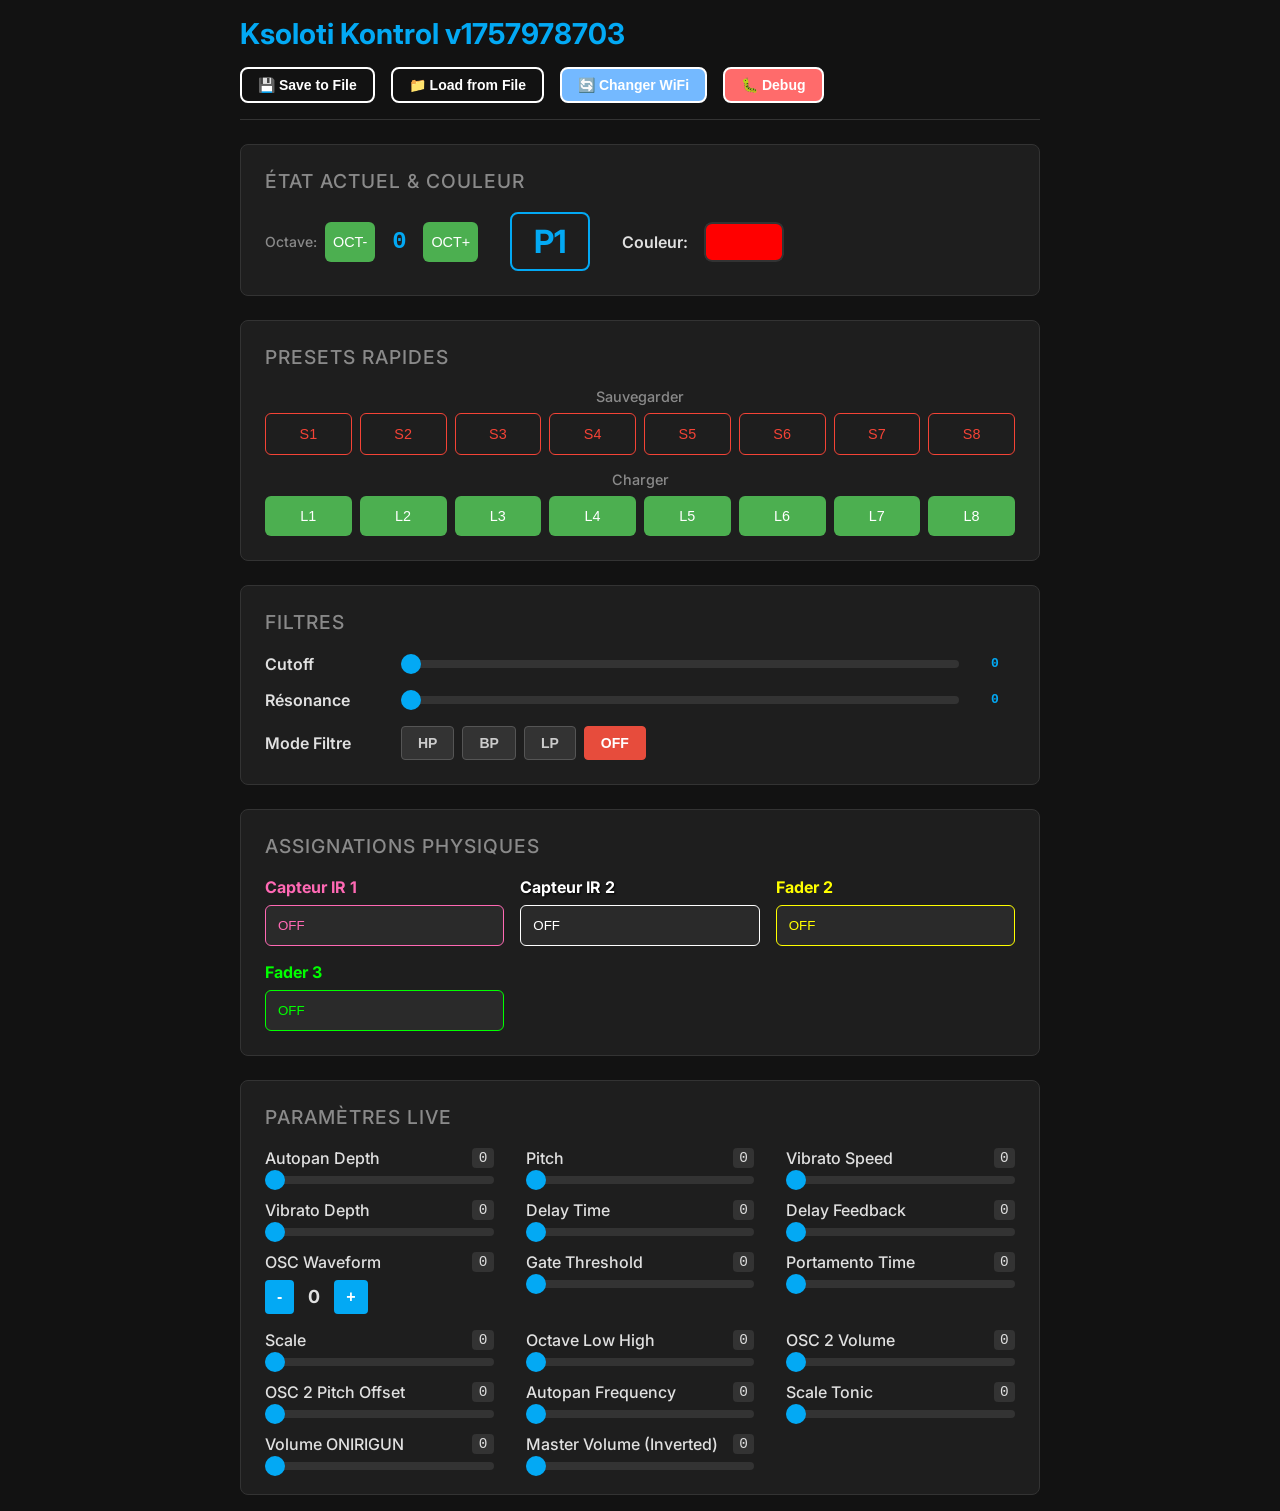
==== commit a8ee45b8: "tout a l'air ok et mise à jour de la doc" ====
--- a/data/index.html
+++ b/data/index.html
@@ -3,14 +3,14 @@
 <head>
     <meta charset="UTF-8">
     <meta name="viewport" content="width=device-width, initial-scale=1.0">
-    <title>Ksoloti Kontrol v1757941027</title>
+    <title>Ksoloti Kontrol v1757978703</title>
     <link rel="stylesheet" href="style.css">
 </head>
 <body>
     <div class="main-container">
         <header>
             <div class="header-content">
-                <h1>Ksoloti Kontrol v1757941027</h1>
+                <h1>Ksoloti Kontrol v1757978703</h1>
                 <div class="backup-controls">
                     <button id="export-presets" class="backup-btn export-btn">💾 Save to File</button>
                     <button id="import-presets" class="backup-btn import-btn">📁 Load from File</button>
